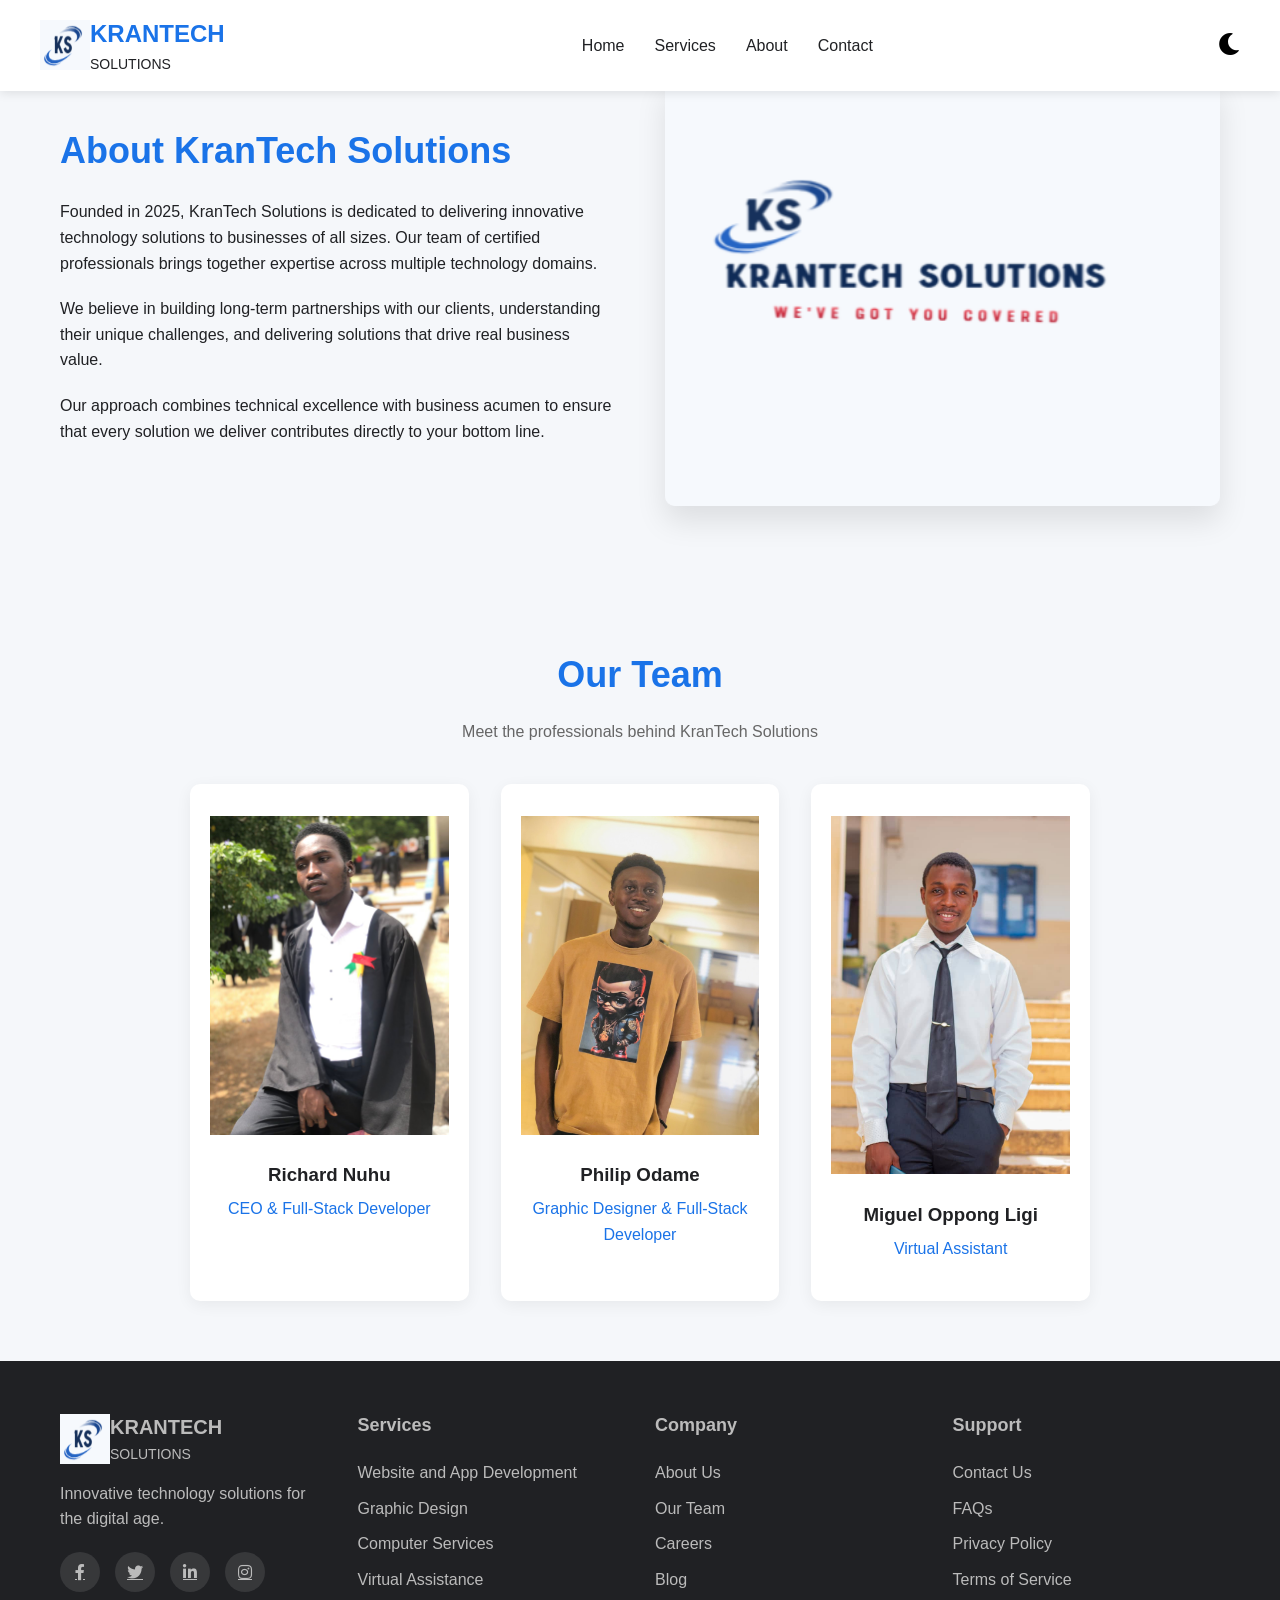
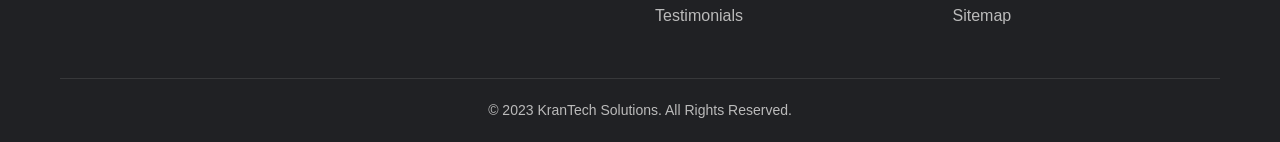
==== AboutUs.html @ 117744d3 "Initial project commit" ====
<!DOCTYPE html>
<html lang="en">
<head>
  <script>
    // Ensure dark mode is applied before CSS loads to prevent FOUC
    if (localStorage.getItem('krantech-dark-mode') === 'true') {
      document.documentElement.classList.add('dark-mode');
      try {
        document.body.classList.add('dark-mode');
      } catch(e) {}
    }
  </script>
  <meta charset="UTF-8" />
  <meta name="viewport" content="width=device-width, initial-scale=1.0" />
  <title>About Us - KranTech Solutions</title>
  <link rel="stylesheet" href="Assets/css/index.css" />
  <!-- Font Awesome CDN for icons -->
  <link rel="stylesheet" href="https://cdnjs.cloudflare.com/ajax/libs/font-awesome/5.15.4/css/all.min.css" crossorigin="anonymous" referrerpolicy="no-referrer" />
  <!-- Favicon -->
  <link rel="apple-touch-icon" sizes="180x180" href="Assets/Img/Favicon/apple-touch-icon.png">
  <link rel="icon" type="image/png" sizes="32x32" href="Assets/Img/Favicon/favicon-32x32.png">
  <link rel="icon" type="image/png" sizes="16x16" href="Assets/Img/Favicon/favicon-16x16.png">
  <link rel="manifest" href="/site.webmanifest"> 
</head>
<body>
  <header>
    <div class="container header-container">
      <div class="logo-container">
        <img src="Assets/Img/Logo/krantech solution logo(half).png" alt="KranTech Logo" class="logo-img" width="50" height="50" />
        <div class="logo-text">
          <h1>KRANTECH</h1>
          <span>SOLUTIONS</span>
        </div>
      </div>
      <nav id="nav">
        <ul>
          <li><a href="index.html">Home</a></li>
          <li><a href="index.html#services">Services</a></li>
          <li><a href="AboutUs.html">About</a></li>
          <li><a href="index.html#contact">Contact</a></li>
        </ul>
      </nav>
      <div class="mobile-menu" id="mobile-menu">
        <i class="fas fa-bars"></i>
      </div>
      <!-- Dark Mode Toggle Button -->
      <button id="darkModeToggle" aria-label="Toggle dark mode" style="background:none;border:none;cursor:pointer;font-size:22px;margin-left:18px;outline:none;">
        <i class="fas fa-moon"></i>
      </button>
    </div>
  </header>
  <section class="about" id="about">
    <div class="container">
      <div class="about-content">
        <div class="about-text">
          <h2>About KranTech Solutions</h2>
          <p>Founded in 2025, KranTech Solutions is dedicated to delivering innovative technology solutions to businesses of all sizes. Our team of certified professionals brings together expertise across multiple technology domains.</p>
          <p>We believe in building long-term partnerships with our clients, understanding their unique challenges, and delivering solutions that drive real business value.</p>
          <p>Our approach combines technical excellence with business acumen to ensure that every solution we deliver contributes directly to your bottom line.</p>
        </div>
        <!-- ...About image -->
         <div class="about-image">
          <img src="Assets/Img/krantech solution logo.png" alt="KranTech Solutions" style="width:100%;height:auto;border-radius:10px;box-shadow:0 4px 16px rgba(0,0,0,0.1);" />
        </div>
      </div>
    </div>
  </section>

  <!-- Our Team Section -->
  <section class="our-team" id="our-team" style="background:#f5f7fa;padding:60px 0;">
    <div class="container">
      <div class="section-title" style="text-align:center;margin-bottom:40px;">
        <h2>Our Team</h2>
        <p>Meet the professionals behind KranTech Solutions</p>
      </div>
      <div class="team-grid" style="display:grid;grid-template-columns:repeat(auto-fit,minmax(220px,1fr));gap:32px;max-width:900px;margin:0 auto;">
        <div class="team-member" style="background:white;padding:32px 20px;border-radius:10px;box-shadow:0 4px 16px rgba(0,0,0,0.06);text-align:center;">
          <img src="Assets/Img/Our Team/kuranchie.jpg" alt="Richard Nuhu" style="width: 100%; height: auto; object-fit: cover; margin-bottom: 18px;" />
          <h3 style="margin-bottom:6px;">Richard Nuhu</h3>
          <p style="color:var(--primary);font-weight:500;margin-bottom:8px;">CEO & Full-Stack Developer</p>
        </div>
        <div class="team-member" style="background:white;padding:32px 20px;border-radius:10px;box-shadow:0 4px 16px rgba(0,0,0,0.06);text-align:center;">
          <img src="Assets/Img/Our Team/Paa Kwesi.jpg" alt="Philip Odame" style="width: 100%; height: auto; object-fit: cover; margin-bottom: 18px;" />
          <h3 style="margin-bottom:6px;">Philip Odame</h3>
          <p style="color:var(--primary);font-weight:500;margin-bottom:8px;">Graphic Designer & Full-Stack Developer</p>
        </div>
        <div class="team-member" style="background:white;padding:32px 20px;border-radius:10px;box-shadow:0 4px 16px rgba(0,0,0,0.06);text-align:center;">
          <img src="Assets/Img/Our Team/Miguel.jpg" alt="Miguel Ligi Oppong" style="width: 100%; height: auto; object-fit: cover; margin-bottom: 18px;" />
          <h3 style="margin-bottom:6px;">Miguel Oppong Ligi</h3>
          <p style="color:var(--primary);font-weight:500;margin-bottom:8px;">Virtual Assistant</p>
        </div>
      </div>
    </div>
  </section>
  <!-- ...existing code... -->
        </div>
        
      </div>
    </div>
  </section>
  <footer>
    <div class="container">
      <div class="footer-container">
        <div class="footer-col">
          <div class="logo-container">
            <img src="Assets/Img/Logo/krantech solution logo(half).png" alt="KranTech Logo" class="logo-img" width="50" height="50" />
            <div class="logo-text">
              <h1 style="color: white; font-size: 20px">KRANTECH</h1>
              <span style="color: #bbb">SOLUTIONS</span>
            </div>
          </div>
          <p style="margin-top: 15px; color: #bbb">Innovative technology solutions for the digital age.</p>
          <div class="social-links" style="margin-top: 20px">
            <a href="#"><i class="fab fa-facebook-f"></i></a>
            <a href="#"><i class="fab fa-twitter"></i></a>
            <a href="#"><i class="fab fa-linkedin-in"></i></a>
            <a href="#"><i class="fab fa-instagram"></i></a>
          </div>
        </div>
        <div class="footer-col">
          <h3>Services</h3>
          <ul>
            <li><a href="Pages/Website and app.html">Website and App Development</a></li>
            <li><a href="Pages/Graphic Design.html">Graphic Design</a></li>
            <li><a href="Pages/Computer services.html">Computer Services</a></li>
            <li><a href="Pages/Virtual Assistance.html">Virtual Assistance</a></li>
          </ul>
        </div>
        <div class="footer-col">
          <h3>Company</h3>
          <ul>
            <li><a href="AboutUs.html">About Us</a></li>
            <li><a href="AboutUs.html">Our Team</a></li>
            <li><a href="#">Careers</a></li>
            <li><a href="#">Blog</a></li>
            <li><a href="#">Testimonials</a></li>
          </ul>
        </div>
        <div class="footer-col">
          <h3>Support</h3>
          <ul>
            <li><a href="#contact">Contact Us</a></li>
            <li><a href="#">FAQs</a></li>
            <li><a href="#">Privacy Policy</a></li>
            <li><a href="#">Terms of Service</a></li>
            <li><a href="#">Sitemap</a></li>
          </ul>
        </div>
      </div>
      <div class="copyright">
        <p>&copy; 2023 KranTech Solutions. All Rights Reserved.</p>
      </div>
    </div>
  </footer>
  <!-- Back to Top Button -->
  <button id="backToTop" style="display:none;position:fixed;bottom:30px;right:30px;z-index:999;background:var(--primary);color:#fff;border:none;border-radius:50%;width:50px;height:50px;font-size:24px;box-shadow:0 2px 8px rgba(0,0,0,0.2);cursor:pointer;">&#8679;</button>
  <script>
    // Back to Top Button logic
    const backToTop = document.getElementById('backToTop');
    window.addEventListener('scroll', function() {
      if (window.scrollY > 300) {
        backToTop.style.display = 'block';
      } else {
        backToTop.style.display = 'none';
      }
    });
    backToTop.addEventListener('click', function() {
      window.scrollTo({ top: 0, behavior: 'smooth' });
    });
  </script>
  <script src="Assets/js/AboutUs.js"></script>
   
  </script>
</body>
</html>
---- Assets/css/index.css ----
/* Responsive header and logo for all screens */
@media (max-width: 900px) {
    .header-container {
        padding: 10px 8px;
        min-height: 48px;
    }
    .logo-img {
        width: 36px !important;
        height: 36px !important;
    }
    .logo-text h1 {
        font-size: 18px !important;
    }
}

@media (max-width: 768px) {
    .header-container {
        padding: 8px 4px;
        min-height: 40px;
    }
    nav {
        position: fixed;
        top: 0;
        right: -260px;
        width: 240px;
        height: 100vh;
        background-color: var(--bg);
        flex-direction: column;
        align-items: flex-start;
        justify-content: flex-start;
        transition: right 0.3s;
        z-index: 200;
        box-shadow: -2px 0 16px rgba(0,0,0,0.08);
        padding-top: 56px;
    }
    nav.active {
        right: 0;
    }
    nav ul {
        flex-direction: column;
        align-items: flex-start;
        width: 100%;
        padding-left: 0;
    }
    nav ul li {
        margin: 0;
        width: 100%;
    }
    nav ul li a {
        display: block;
        width: 100%;
        padding: 16px 24px;
        border-bottom: 1px solid #eee;
        color: var(--dark);
        font-size: 16px;
    }
    .mobile-menu {
        display: block;
        z-index: 300;
    }
    .logo-img {
        width: 28px !important;
        height: 28px !important;
    }
    .logo-text h1 {
        font-size: 15px !important;
    }
    .hero h2 {
        font-size: 24px;
    }
    .hero p {
        font-size: 14px;
    }
    .about-content,
    .contact-container {
        grid-template-columns: 1fr;
    }
    .about-image {
        order: -1;
    }
    /* Overlay for nav drawer */
    .nav-overlay {
        display: none;
        position: fixed;
        top: 0;
        left: 0;
        width: 100vw;
        height: 100vh;
        background: rgba(0,0,0,0.18);
        z-index: 199;
        transition: opacity 0.3s;
    }
    .nav-overlay.active {
        display: block;
    }
}

@media (max-width: 480px) {
    .header-container {
        padding: 4px 2px;
        min-height: 32px;
    }
    .logo-img {
        width: 20px !important;
        height: 20px !important;
    }
    .logo-text h1 {
        font-size: 12px !important;
    }
    nav {
        top: 36px;
        height: calc(100vh - 36px);
    }
}
.team-member img {
    border: none;
    background: none;
    box-shadow: none;
    border-radius: 0;
    transition: none;
}
body.dark-mode .team-member img, html.dark-mode .team-member img {
    border: none;
    background: none;
    box-shadow: none;
}
/* Fade-in animation for sections */
.fade-in-section {
    opacity: 1 !important;
    transform: none !important;
    transition: opacity 1s cubic-bezier(0.4,0,0.2,1), transform 1s cubic-bezier(0.4,0,0.2,1);
}
.testimonials, .counters {
    opacity: 0;
    transform: translateY(40px);
    transition: opacity 1s cubic-bezier(0.4,0,0.2,1), transform 1s cubic-bezier(0.4,0,0.2,1);
}
/* CSS Variables and Base Styles */
:root {
    --primary: #1a73e8;
    --secondary: #f4b400;
    --dark: #202124;
    --light: #f8f9fa;
    --bg: #ffffff;
    --text: var(--dark);
    --card-bg: #fff;
    --section-bg: #f5f7fa;
    --footer-bg: #202124;
    --footer-text: #bbb;
}

body.dark-mode, html.dark-mode {
    --bg: #181a1b;
    --text: #f8f9fa;
    --card-bg: #23272b;
    --section-bg: #23272b;
    --footer-bg: #111213;
    --footer-text: #888;
}

* {
    margin: 0;
    padding: 0;
    box-sizing: border-box;
    animation: fadeIn 2s ease-out; /* Fade-in for all elements */
}

body {
    font-family: 'Poppins', sans-serif;
    line-height: 1.6;
    color: var(--text);
    background-color: var(--bg);
    transition: background 0.3s, color 0.3s;
}


.container {
    width: 100%;
    max-width: 1200px;
    margin: 0 auto;
    padding: 0 20px;
}

/* Header Styles */
header {
    background-color: var(--bg);
    box-shadow: 0 2px 10px rgba(0,0,0,0.1);
    position: fixed;
    width: 100%;
    z-index: 100;
    transition: background 0.3s, height 0.3s, padding 0.3s;
}

header.shrink {
    padding-top: 0 !important;
    padding-bottom: 0 !important;
}

.header-container {
    transition: padding 0.3s, min-height 0.3s;
}
header.shrink .header-container {
    padding-top: 4px !important;
    padding-bottom: 4px !important;
    min-height: 40px;
}
header.shrink .logo-img {
    width: 32px !important;
    height: 32px !important;
}
header.shrink .logo-text h1 {
    font-size: 18px !important;
}

.header-container {
    display: flex;
    justify-content: space-between;
    align-items: center;
    padding: 15px 0;
}

.logo-container {
    display: flex;
    align-items: center;
}

.logo-svg {
    height: 50px;
    margin-right: 10px;
}

.logo-text h1 {
    color: var(--primary);
    font-size: 24px;
    font-weight: 700;
}


/* Dark mode for section backgrounds and cards */
 .services, .about, .testimonials, .counters, .contact, .why-choose-us, .testimonials-fluid, .our-team {
    background: var(--section-bg) !important;
    color: var(--text);
    transition: background 0.3s, color 0.3s;
}
.service-card, .testimonial-card, .counter-box, .contact-form form, .why-card, .testimonial-slide, .team-member {
    background: var(--card-bg) !important;
    color: var(--text);
    transition: background 0.3s, color 0.3s;
}
.about-image svg rect {
    fill: var(--card-bg);
}
.about-image svg text {
    fill: var(--text);
}
/* Why Choose Us icon color in dark mode */
body.dark-mode .why-icon, html.dark-mode .why-icon {
    color: var(--secondary) !important;
}
/* Nav links dark mode */
body.dark-mode nav ul li a, html.dark-mode nav ul li a {
    color: #fff !important;
}
body.dark-mode nav ul li a:hover, html.dark-mode nav ul li a:hover {
    color: var(--secondary) !important;
}
/* Footer dark mode */
footer, html.dark-mode footer {
    background: var(--footer-bg) !important;
    color: var(--footer-text) !important;
    transition: background 0.3s, color 0.3s;
}
footer h1, footer h3, footer span, footer p, footer ul li a, html.dark-mode footer h1, html.dark-mode footer h3, html.dark-mode footer span, html-dark-mode footer p, html.dark-mode footer ul li a {
    color: var(--footer-text) !important;
}
.social-links a, html.dark-mode .social-links a {
    color: var(--footer-text) !important;
}
/* Button dark mode */
.btn, .btn.btn-secondary, html.dark-mode .btn, html.dark-mode .btn.btn-secondary {
    color: #fff !important;
}
.btn, html.dark-mode .btn {
    background: var(--primary) !important;
}
.btn.btn-secondary, html.dark-mode .btn.btn-secondary {
    background: var(--secondary) !important;
}
/* Banner slider dark mode */
.banner-slider-bg, html.dark-mode .banner-slider-bg {
    background: var(--bg) !important;
}
/* Back to top button dark mode */
#backToTop, html.dark-mode #backToTop {
    background: var(--primary) !important;
    color: #fff !important;
}
        
        .logo-text span {
            color: var(--dark);
            font-size: 14px;
            font-weight: 400;
            display: block;
        }
        
        nav ul {
            display: flex;
            list-style: none;
        }
        
        nav ul li {
            margin-left: 30px;
        }
        
        nav ul li a {
            text-decoration: none;
            color: var(--dark);
            font-weight: 500;
            transition: color 0.3s;
        }
        
        nav ul li a:hover {
            color: var(--primary);
        }
        
        .mobile-menu {
            display: none;
            font-size: 24px;
            cursor: pointer;
        }
        

        
        .btn {
            display: inline-block;
            background-color: var(--primary);
            color: white;
            padding: 12px 30px;
            border-radius: 4px;
            text-decoration: none;
            font-weight: 500;
            transition: background-color 0.3s;
        }
        
        .btn:hover {
            background-color: #0d5bba;
        }
        
        .btn-secondary {
            background-color: var(--secondary);
            margin-left: 15px;
        }
        
        .btn-secondary:hover {
            background-color: #d69e00;
        }
        
        /* Services Section */
        .services {
            padding: 80px 0;
        }
        
        .section-title {
            text-align: center;
            margin-bottom: 50px;
        }
        
        .section-title h2 {
            font-size: 36px;
            color: var(--primary);
            margin-bottom: 15px;
        }
        
        .section-title p {
            color: #666;
            max-width: 700px;
            margin: 0 auto;
        }
        
        .services-grid {
            display: grid;
            grid-template-columns: repeat(auto-fit, minmax(300px, 1fr));
            gap: 30px;
        }
        
        .service-card {
            background-color: white;
            border-radius: 8px;
            overflow: hidden;
            box-shadow: 0 5px 15px rgba(0,0,0,0.05);
            transition: transform 0.3s, box-shadow 0.3s;
        }
        
        .service-card:hover {
            transform: translateY(-10px);
            box-shadow: 0 15px 30px rgba(0,0,0,0.1);
        }
        
        .service-icon {
            height: 80px;
            width: 80px;
            margin: 30px auto 20px;
            background-color: rgba(26, 115, 232, 0.1);
            border-radius: 50%;
            display: flex;
            align-items: center;
            justify-content: center;
            color: var(--primary);
            font-size: 32px;
        }
        
        .service-content {
            padding: 0 25px 30px;
            text-align: center;
        }
        
        .service-content h3 {
            margin-bottom: 15px;
            color: var(--primary);
        }
        
        /* About Section */
        .about {
            padding: 80px 0;
            background-color: #f5f7fa;
        }
        
        .about-content {
            display: grid;
            grid-template-columns: 1fr 1fr;
            gap: 50px;
            align-items: center;
        }
        
        .about-text h2 {
            font-size: 36px;
            color: var(--primary);
            margin-bottom: 20px;
        }
        
        .about-text p {
            margin-bottom: 20px;
        }
        
        .about-image {
            position: relative;
            border-radius: 8px;
            overflow: hidden;
            box-shadow: 0 15px 30px rgba(0,0,0,0.1);
        }
        
        .about-image img {
            width: 100%;
            height: auto;
            display: block;
        }
        
        /* Contact Section */
        .contact {
            padding: 80px 0;
        }
        
        .contact-container {
            display: grid;
            grid-template-columns: 1fr 1fr;
            gap: 50px;
        }
        
        .contact-info h3 {
            font-size: 24px;
            color: var(--primary);
            margin-bottom: 20px;
        }
        
        .contact-info p {
            margin-bottom: 30px;
        }
        
        .contact-details div {
            display: flex;
            align-items: center;
            margin-bottom: 15px;
        }
        
        .contact-details i {
            margin-right: 15px;
            color: var(--primary);
            font-size: 20px;
        }
        
        .contact-form input,
        .contact-form textarea {
            width: 100%;
            padding: 12px 15px;
            margin-bottom: 20px;
            border: 1px solid #ddd;
            border-radius: 4px;
            font-family: 'Poppins', sans-serif;
        }
        
        .contact-form textarea {
            height: 150px;
            resize: vertical;
        }
        
        /* Footer */
        footer {
            background-color: var(--dark);
            color: white;
            padding: 50px 0 20px;
        }
        
        .footer-container {
            display: grid;
            grid-template-columns: repeat(auto-fit, minmax(200px, 1fr));
            gap: 30px;
            margin-bottom: 40px;
        }
        
        .footer-col h3 {
            color: var(--secondary);
            margin-bottom: 20px;
            font-size: 18px;
        }
        
        .footer-col ul {
            list-style: none;
        }
        
        .footer-col ul li {
            margin-bottom: 10px;
        }
        
        .footer-col ul li a {
            color: #bbb;
            text-decoration: none;
            transition: color 0.3s;
        }
        
        .footer-col ul li a:hover {
            color: white;
        }
        
        .social-links {
            display: flex;
            gap: 15px;
        }
        
        .social-links a {
            color: white;
            background-color: rgba(255,255,255,0.1);
            width: 40px;
            height: 40px;
            border-radius: 50%;
            display: flex;
            align-items: center;
            justify-content: center;
            transition: background-color 0.3s;
        }
        
        .social-links a:hover {
            background-color: var(--primary);
        }
        
        .copyright {
            text-align: center;
            padding-top: 20px;
            border-top: 1px solid rgba(255,255,255,0.1);
            color: #bbb;
            font-size: 14px;
        }
        
        /* Responsive Styles */
        @media (max-width: 768px) {
            .header-container {
                padding: 15px;
            }
            
            nav {
                position: fixed;
                top: 80px;
                left: -100%;
                width: 100%;
                height: calc(100vh - 80px);
                background-color: white;
                flex-direction: column;
                align-items: center;
                justify-content: center;
                transition: left 0.3s;
            }
            
            nav.active {
                left: 0;
            }
            
            nav ul {
                flex-direction: column;
                align-items: center;
            }
            
            nav ul li {
                margin: 15px 0;
            }
            
            .mobile-menu {
                display: block;
            }
            
            .hero h2 {
                font-size: 32px;
            }
            
            .hero p {
                font-size: 16px;
            }
            
            .about-content,
            .contact-container {
                grid-template-columns: 1fr;
            }
            
            .about-image {
                order: -1;
            }
        }
        /* Keyframe Animations */
@keyframes fadeIn {
  0% {
    opacity: 0;
  }
  100% {
    opacity: 1;
  }
}

@keyframes fadeInUp {
  0% {
    opacity: 0;
    transform: translateY(20px);
  }
  100% {
    opacity: 1;
    transform: translateY(0);
  }
}

@keyframes slideIn {
  0% {
    transform: translateX(-100%);
  }
  100% {
    transform: translateX(0);
  }
}

@keyframes bounce {
  0%, 100% {
    transform: translateY(0);
  }
  50% {
    transform: translateY(-10px);
  }
}



    

/* Hero Section (Banner Slider) */
.hero {
  position: relative;
  overflow: hidden;
  min-height: 500px;
  display: flex;
  align-items: center;
  justify-content: center;
}
.banner-slider-bg {
  position: absolute;
  top: 0;
  left: 0;
  width: 100%;
  height: 100%;
  z-index: 1;
  display: flex;
  flex-direction: column;
  align-items: stretch;
  justify-content: center;
  pointer-events: none;
}
.banner-slider {
  width: 100vw;
  height: 100%;
  display: flex;
  justify-content: center;
  align-items: center;
  position: absolute;
  top: 0;
  left: 0;
  z-index: 1;
}
.banner {
  width: 100vw;
  height: 100%;
  display: none;
  justify-content: center;
  align-items: center;
}
.banner.active {
  display: flex;
}
.banner img {
  width: 100vw;
  height: 100%;
  object-fit: cover;
  opacity: 0.22;
  filter: blur(1.0px);
  pointer-events: none;
  user-select: none;
}
.banner-controls {
  position: absolute;
  top: 50%;
  left: 0;
  width: 100vw;
  z-index: 2;
  display: flex;
  justify-content: space-between;
  align-items: center;
  pointer-events: auto;
  padding: 0 30px;
}
.banner-controls button {
  background: rgba(26,115,232,0.7);
  color: #fff;
  border: none;
  border-radius: 50%;
  width: 44px;
  height: 44px;
  font-size: 28px;
  cursor: pointer;
  transition: background 0.2s;
  box-shadow: 0 2px 8px rgba(0,0,0,0.15);
}
.banner-controls button:hover {
  background: var(--primary);
}
.hero-content {
  position: relative;
  z-index: 3;
  text-align: center;
  margin: 0 auto;
  max-width: 700px;
}
@media (max-width: 900px) {
  .banner-slider, .banner, .banner img {
    height: 320px;
    max-height: 320px;
  }
  .hero {
    min-height: 320px;
  }
}
@media (max-width: 600px) {
  .banner-slider, .banner, .banner img {
    height: 180px;
    max-height: 180px;
  }
  .hero {
    min-height: 180px;
  }
}
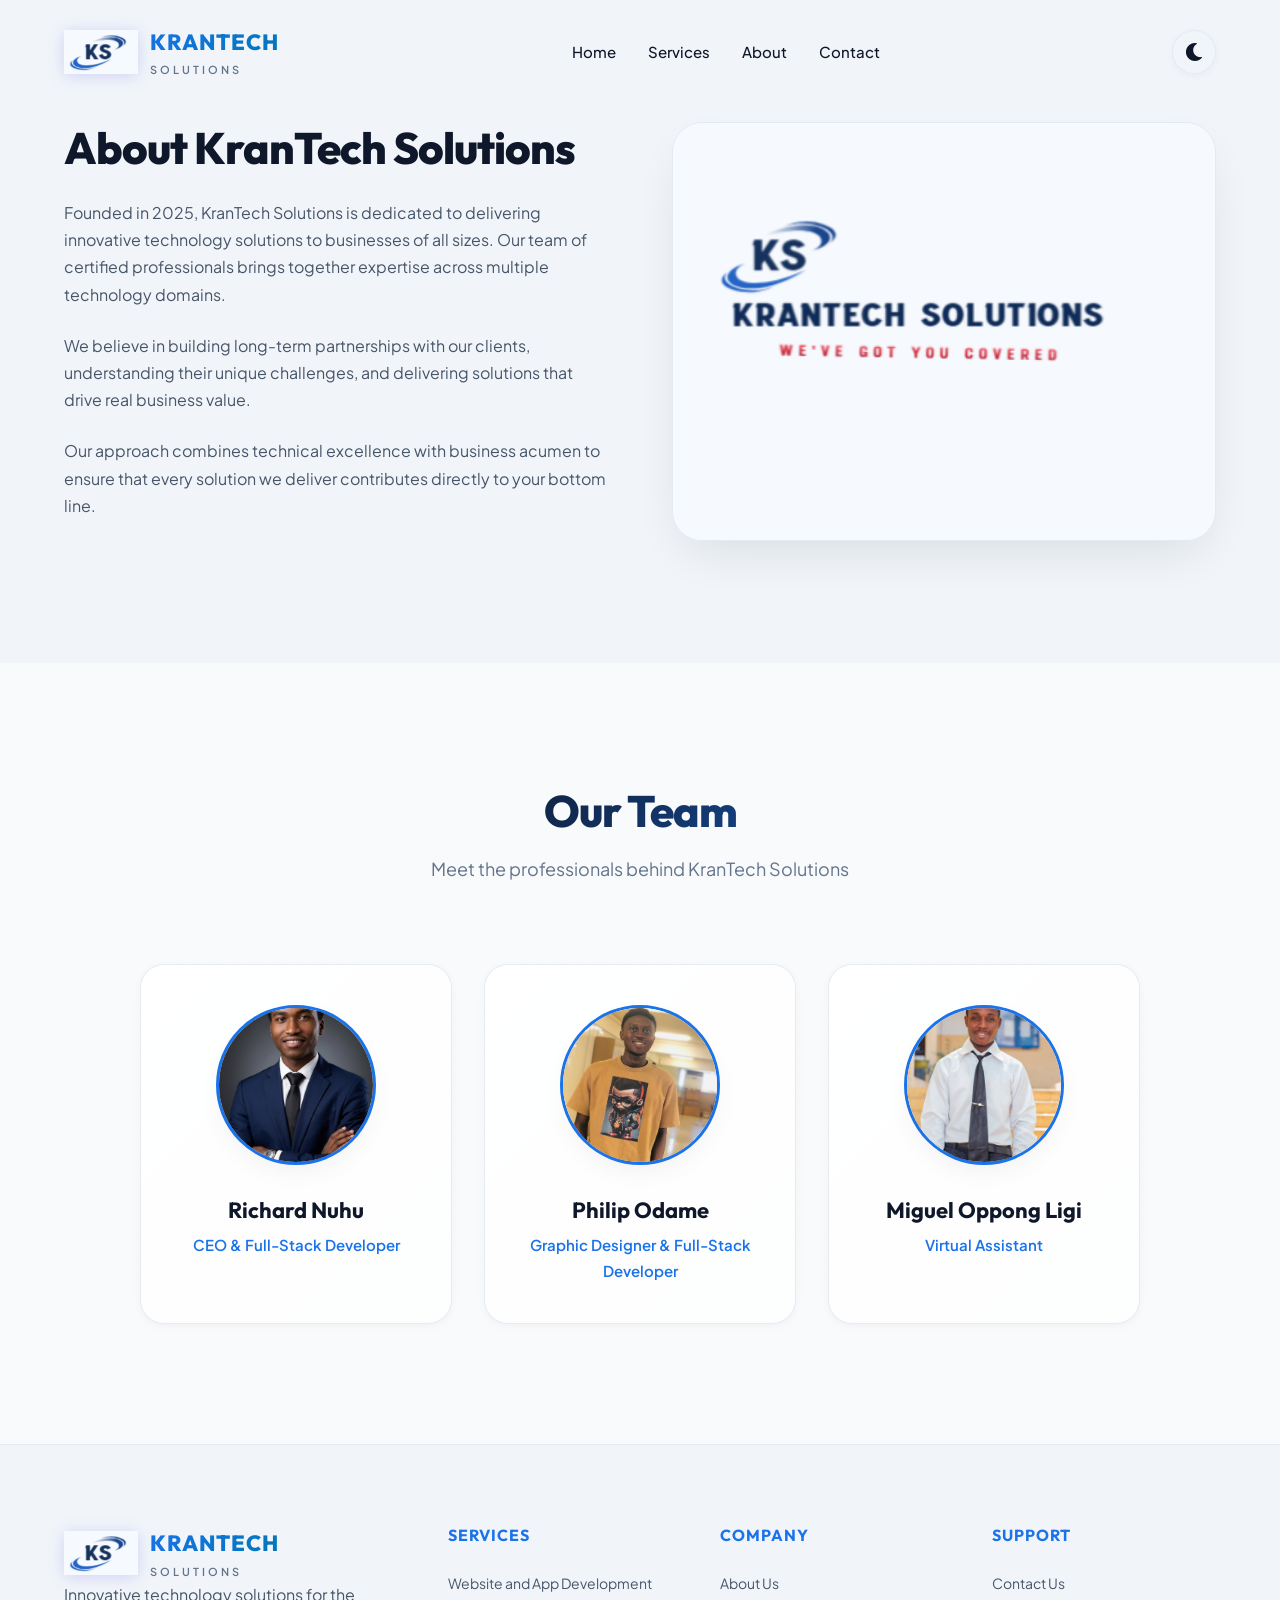
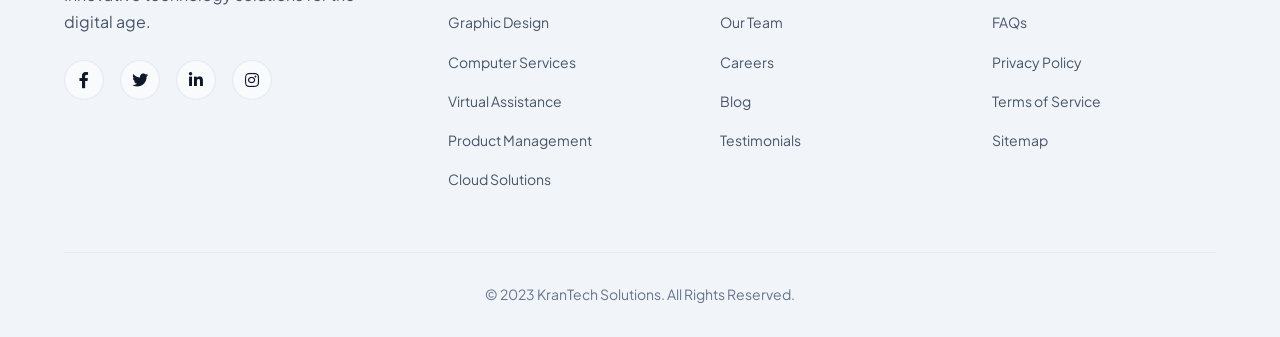
==== commit a127d608: "refactor: resolve all linter warnings, accessibility issues, and inline styles globally" ====
--- a/AboutUs.html
+++ b/AboutUs.html
@@ -1,6 +1,9 @@
 <!DOCTYPE html>
 <html lang="en">
 <head>
+  <meta charset="UTF-8" />
+  <meta name="viewport" content="width=device-width, initial-scale=1.0" />
+  <title>About Us | KranTech Solutions</title>
   <script>
     // Ensure dark mode is applied before CSS loads to prevent FOUC
     if (localStorage.getItem('krantech-dark-mode') === 'true') {
@@ -10,9 +13,8 @@
       } catch(e) {}
     }
   </script>
-  <meta charset="UTF-8" />
-  <meta name="viewport" content="width=device-width, initial-scale=1.0" />
-  <title>About Us - KranTech Solutions</title>
+  <meta name="description" content="Learn about KranTech Solutions. Founded in 2025, our team of certified professionals delivers state-of-the-art IT services and technologies in Ghana." />
+  <meta name="keywords" content="About KranTech, IT Consulting Ghana, Technology Solutions, Software Developers Ghana" />
   <link rel="stylesheet" href="Assets/css/index.css" />
   <!-- Font Awesome CDN for icons -->
   <link rel="stylesheet" href="https://cdnjs.cloudflare.com/ajax/libs/font-awesome/5.15.4/css/all.min.css" crossorigin="anonymous" referrerpolicy="no-referrer" />
@@ -28,7 +30,7 @@
       <div class="logo-container">
         <img src="Assets/Img/Logo/krantech solution logo(half).png" alt="KranTech Logo" class="logo-img" width="50" height="50" />
         <div class="logo-text">
-          <h1>KRANTECH</h1>
+          <span class="logo-title">KRANTECH</span>
           <span>SOLUTIONS</span>
         </div>
       </div>
@@ -44,7 +46,7 @@
         <i class="fas fa-bars"></i>
       </div>
       <!-- Dark Mode Toggle Button -->
-      <button id="darkModeToggle" aria-label="Toggle dark mode" style="background:none;border:none;cursor:pointer;font-size:22px;margin-left:18px;outline:none;">
+      <button id="darkModeToggle" aria-label="Toggle dark mode">
         <i class="fas fa-moon"></i>
       </button>
     </div>
@@ -58,43 +60,36 @@
           <p>We believe in building long-term partnerships with our clients, understanding their unique challenges, and delivering solutions that drive real business value.</p>
           <p>Our approach combines technical excellence with business acumen to ensure that every solution we deliver contributes directly to your bottom line.</p>
         </div>
-        <!-- ...About image -->
          <div class="about-image">
-          <img src="Assets/Img/krantech solution logo.png" alt="KranTech Solutions" style="width:100%;height:auto;border-radius:10px;box-shadow:0 4px 16px rgba(0,0,0,0.1);" />
+          <img src="Assets/Img/krantech solution logo.png" alt="KranTech Solutions" />
         </div>
       </div>
     </div>
   </section>
 
   <!-- Our Team Section -->
-  <section class="our-team" id="our-team" style="background:#f5f7fa;padding:60px 0;">
+  <section class="our-team" id="our-team">
     <div class="container">
-      <div class="section-title" style="text-align:center;margin-bottom:40px;">
+      <div class="section-title">
         <h2>Our Team</h2>
         <p>Meet the professionals behind KranTech Solutions</p>
       </div>
-      <div class="team-grid" style="display:grid;grid-template-columns:repeat(auto-fit,minmax(220px,1fr));gap:32px;max-width:900px;margin:0 auto;">
-        <div class="team-member" style="background:white;padding:32px 20px;border-radius:10px;box-shadow:0 4px 16px rgba(0,0,0,0.06);text-align:center;">
-          <img src="Assets/Img/Our Team/kuranchie.jpg" alt="Richard Nuhu" style="width: 100%; height: auto; object-fit: cover; margin-bottom: 18px;" />
-          <h3 style="margin-bottom:6px;">Richard Nuhu</h3>
-          <p style="color:var(--primary);font-weight:500;margin-bottom:8px;">CEO & Full-Stack Developer</p>
+      <div class="team-grid">
+        <div class="team-member">
+          <img src="Assets/Img/Our Team/kuranchie.jpg" alt="Richard Nuhu" />
+          <h3>Richard Nuhu</h3>
+          <p>CEO & Full-Stack Developer</p>
         </div>
-        <div class="team-member" style="background:white;padding:32px 20px;border-radius:10px;box-shadow:0 4px 16px rgba(0,0,0,0.06);text-align:center;">
-          <img src="Assets/Img/Our Team/Paa Kwesi.jpg" alt="Philip Odame" style="width: 100%; height: auto; object-fit: cover; margin-bottom: 18px;" />
-          <h3 style="margin-bottom:6px;">Philip Odame</h3>
-          <p style="color:var(--primary);font-weight:500;margin-bottom:8px;">Graphic Designer & Full-Stack Developer</p>
+        <div class="team-member">
+          <img src="Assets/Img/Our Team/Paa Kwesi.jpg" alt="Philip Odame" />
+          <h3>Philip Odame</h3>
+          <p>Graphic Designer & Full-Stack Developer</p>
         </div>
-        <div class="team-member" style="background:white;padding:32px 20px;border-radius:10px;box-shadow:0 4px 16px rgba(0,0,0,0.06);text-align:center;">
-          <img src="Assets/Img/Our Team/Miguel.jpg" alt="Miguel Ligi Oppong" style="width: 100%; height: auto; object-fit: cover; margin-bottom: 18px;" />
-          <h3 style="margin-bottom:6px;">Miguel Oppong Ligi</h3>
-          <p style="color:var(--primary);font-weight:500;margin-bottom:8px;">Virtual Assistant</p>
+        <div class="team-member">
+          <img src="Assets/Img/Our Team/Miguel.jpg" alt="Miguel Oppong Ligi" />
+          <h3>Miguel Oppong Ligi</h3>
+          <p>Virtual Assistant</p>
         </div>
-      </div>
-    </div>
-  </section>
-  <!-- ...existing code... -->
-        </div>
-        
       </div>
     </div>
   </section>
@@ -105,16 +100,16 @@
           <div class="logo-container">
             <img src="Assets/Img/Logo/krantech solution logo(half).png" alt="KranTech Logo" class="logo-img" width="50" height="50" />
             <div class="logo-text">
-              <h1 style="color: white; font-size: 20px">KRANTECH</h1>
-              <span style="color: #bbb">SOLUTIONS</span>
+              <span class="logo-title">KRANTECH</span>
+              <span>SOLUTIONS</span>
             </div>
           </div>
-          <p style="margin-top: 15px; color: #bbb">Innovative technology solutions for the digital age.</p>
-          <div class="social-links" style="margin-top: 20px">
-            <a href="#"><i class="fab fa-facebook-f"></i></a>
-            <a href="#"><i class="fab fa-twitter"></i></a>
-            <a href="#"><i class="fab fa-linkedin-in"></i></a>
-            <a href="#"><i class="fab fa-instagram"></i></a>
+          <p>Innovative technology solutions for the digital age.</p>
+          <div class="social-links">
+            <a href="#" aria-label="Facebook"><i class="fab fa-facebook-f"></i></a>
+            <a href="#" aria-label="Twitter"><i class="fab fa-twitter"></i></a>
+            <a href="#" aria-label="LinkedIn"><i class="fab fa-linkedin-in"></i></a>
+            <a href="#" aria-label="Instagram"><i class="fab fa-instagram"></i></a>
           </div>
         </div>
         <div class="footer-col">
@@ -124,6 +119,8 @@
             <li><a href="Pages/Graphic Design.html">Graphic Design</a></li>
             <li><a href="Pages/Computer services.html">Computer Services</a></li>
             <li><a href="Pages/Virtual Assistance.html">Virtual Assistance</a></li>
+            <li><a href="Pages/Product Management.html">Product Management</a></li>
+            <li><a href="Pages/Cloud Solutions.html">Cloud Solutions</a></li>
           </ul>
         </div>
         <div class="footer-col">
@@ -153,7 +150,7 @@
     </div>
   </footer>
   <!-- Back to Top Button -->
-  <button id="backToTop" style="display:none;position:fixed;bottom:30px;right:30px;z-index:999;background:var(--primary);color:#fff;border:none;border-radius:50%;width:50px;height:50px;font-size:24px;box-shadow:0 2px 8px rgba(0,0,0,0.2);cursor:pointer;">&#8679;</button>
+  <button id="backToTop" aria-label="Back to top">&#8679;</button>
   <script>
     // Back to Top Button logic
     const backToTop = document.getElementById('backToTop');
@@ -168,8 +165,6 @@
       window.scrollTo({ top: 0, behavior: 'smooth' });
     });
   </script>
-  <script src="Assets/js/AboutUs.js"></script>
-   
-  </script>
+  <script src="Assets/js/index.js"></script>
 </body>
 </html>
--- a/Assets/css/index.css
+++ b/Assets/css/index.css
@@ -1,774 +1,1257 @@
-/* Responsive header and logo for all screens */
-@media (max-width: 900px) {
-    .header-container {
-        padding: 10px 8px;
-        min-height: 48px;
-    }
-    .logo-img {
-        width: 36px !important;
-        height: 36px !important;
-    }
-    .logo-text h1 {
-        font-size: 18px !important;
-    }
-}
-
-@media (max-width: 768px) {
-    .header-container {
-        padding: 8px 4px;
-        min-height: 40px;
-    }
-    nav {
-        position: fixed;
-        top: 0;
-        right: -260px;
-        width: 240px;
-        height: 100vh;
-        background-color: var(--bg);
-        flex-direction: column;
-        align-items: flex-start;
-        justify-content: flex-start;
-        transition: right 0.3s;
-        z-index: 200;
-        box-shadow: -2px 0 16px rgba(0,0,0,0.08);
-        padding-top: 56px;
-    }
-    nav.active {
-        right: 0;
-    }
-    nav ul {
-        flex-direction: column;
-        align-items: flex-start;
-        width: 100%;
-        padding-left: 0;
-    }
-    nav ul li {
-        margin: 0;
-        width: 100%;
-    }
-    nav ul li a {
-        display: block;
-        width: 100%;
-        padding: 16px 24px;
-        border-bottom: 1px solid #eee;
-        color: var(--dark);
-        font-size: 16px;
-    }
-    .mobile-menu {
-        display: block;
-        z-index: 300;
-    }
-    .logo-img {
-        width: 28px !important;
-        height: 28px !important;
-    }
-    .logo-text h1 {
-        font-size: 15px !important;
-    }
-    .hero h2 {
-        font-size: 24px;
-    }
-    .hero p {
-        font-size: 14px;
-    }
-    .about-content,
-    .contact-container {
-        grid-template-columns: 1fr;
-    }
-    .about-image {
-        order: -1;
-    }
-    /* Overlay for nav drawer */
-    .nav-overlay {
-        display: none;
-        position: fixed;
-        top: 0;
-        left: 0;
-        width: 100vw;
-        height: 100vh;
-        background: rgba(0,0,0,0.18);
-        z-index: 199;
-        transition: opacity 0.3s;
-    }
-    .nav-overlay.active {
-        display: block;
-    }
-}
-
-@media (max-width: 480px) {
-    .header-container {
-        padding: 4px 2px;
-        min-height: 32px;
-    }
-    .logo-img {
-        width: 20px !important;
-        height: 20px !important;
-    }
-    .logo-text h1 {
-        font-size: 12px !important;
-    }
-    nav {
-        top: 36px;
-        height: calc(100vh - 36px);
-    }
-}
-.team-member img {
-    border: none;
-    background: none;
-    box-shadow: none;
-    border-radius: 0;
-    transition: none;
-}
-body.dark-mode .team-member img, html.dark-mode .team-member img {
-    border: none;
-    background: none;
-    box-shadow: none;
-}
-/* Fade-in animation for sections */
-.fade-in-section {
-    opacity: 1 !important;
-    transform: none !important;
-    transition: opacity 1s cubic-bezier(0.4,0,0.2,1), transform 1s cubic-bezier(0.4,0,0.2,1);
-}
-.testimonials, .counters {
-    opacity: 0;
-    transform: translateY(40px);
-    transition: opacity 1s cubic-bezier(0.4,0,0.2,1), transform 1s cubic-bezier(0.4,0,0.2,1);
-}
-/* CSS Variables and Base Styles */
+/* 
+ * KranTech Solutions - Ultra-Premium Modern Design System
+ * Curated HSL Color Tokens, Glassmorphism, Advanced Typography & Layouts
+ */
+
+@import url('https://fonts.googleapis.com/css2?family=Outfit:wght@300;400;500;600;700;800&family=Plus+Jakarta+Sans:wght@300;400;500;600;700;800&display=swap');
+
+/* --- 1. DESIGN TOKENS & VARIABLES --- */
 :root {
-    --primary: #1a73e8;
-    --secondary: #f4b400;
-    --dark: #202124;
-    --light: #f8f9fa;
-    --bg: #ffffff;
-    --text: var(--dark);
-    --card-bg: #fff;
-    --section-bg: #f5f7fa;
-    --footer-bg: #202124;
-    --footer-text: #bbb;
-}
-
+    /* Fonts */
+    --font-heading: 'Outfit', sans-serif;
+    --font-body: 'Plus Jakarta Sans', sans-serif;
+
+    /* Light Theme (Porcelain Canvas with Royal Blue / Gold Accents from Logo) */
+    --bg-primary: #f8fafc;
+    --bg-secondary: #f1f5f9;
+    --bg-card: rgba(255, 255, 255, 0.75);
+    
+    --text-primary: #0f172a;
+    --text-secondary: #475569;
+    --text-muted: #64748b;
+    
+    --color-primary: #1a73e8;      /* Royal/Cobalt Blue (from Logo) */
+    --color-secondary: #f4b400;    /* Gold/Yellow (from Logo) */
+    --color-accent: #0077b6;       /* Deep Ocean Blue */
+    --color-success: #10b981;
+    
+    --border-color: rgba(226, 232, 240, 0.8);
+    --border-glow: rgba(26, 115, 232, 0.15);
+    --glass-bg: rgba(255, 255, 255, 0.45);
+    --glass-border: rgba(255, 255, 255, 0.6);
+    
+    --shadow-sm: 0 2px 8px rgba(15, 23, 42, 0.04);
+    --shadow-md: 0 10px 30px -10px rgba(15, 23, 42, 0.08);
+    --shadow-lg: 0 20px 50px -15px rgba(15, 23, 42, 0.12);
+    --shadow-glow: 0 0 25px rgba(26, 115, 232, 0.15);
+
+    --gradient-hero: linear-gradient(135deg, #1a73e8 0%, #0077b6 50%, #f4b400 100%);
+    --gradient-card: linear-gradient(135deg, rgba(255, 255, 255, 0.9) 0%, rgba(255, 255, 255, 0.7) 100%);
+    --gradient-glow: linear-gradient(135deg, rgba(26, 115, 232, 0.1) 0%, rgba(244, 180, 0, 0.1) 100%);
+    
+    --transition-smooth: all 0.4s cubic-bezier(0.16, 1, 0.3, 1);
+    --transition-bounce: all 0.6s cubic-bezier(0.34, 1.56, 0.64, 1);
+}
+
+/* Dark Theme (Immersive Space Palette with Royal Blue & Gold Contrast) */
 body.dark-mode, html.dark-mode {
-    --bg: #181a1b;
-    --text: #f8f9fa;
-    --card-bg: #23272b;
-    --section-bg: #23272b;
-    --footer-bg: #111213;
-    --footer-text: #888;
-}
-
+    --bg-primary: #080b11;
+    --bg-secondary: #0f131a;
+    --bg-card: rgba(15, 19, 26, 0.6);
+
+    --text-primary: #f8fafc;
+    --text-secondary: #94a3b8;
+    --text-muted: #64748b;
+
+    --color-primary: #3b82f6;      /* Vibrant Logo Blue */
+    --color-secondary: #fbbf24;    /* Vibrant Logo Gold */
+    --color-accent: #00b0ff;       /* Electric Sky Blue */
+
+    --border-color: rgba(255, 255, 255, 0.05);
+    --border-glow: rgba(59, 130, 246, 0.25);
+    --glass-bg: rgba(15, 19, 26, 0.5);
+    --glass-border: rgba(255, 255, 255, 0.07);
+
+    --shadow-sm: 0 2px 8px rgba(0, 0, 0, 0.2);
+    --shadow-md: 0 10px 40px -10px rgba(0, 0, 0, 0.5);
+    --shadow-lg: 0 25px 60px -15px rgba(0, 0, 0, 0.7);
+    --shadow-glow: 0 0 35px rgba(59, 130, 246, 0.2);
+
+    --gradient-hero: linear-gradient(135deg, #1e3a8a 0%, #0f172a 50%, #020617 100%);
+    --gradient-card: linear-gradient(135deg, rgba(15, 19, 26, 0.8) 0%, rgba(15, 19, 26, 0.5) 100%);
+    --gradient-glow: linear-gradient(135deg, rgba(59, 130, 246, 0.08) 0%, rgba(251, 191, 36, 0.08) 100%);
+}
+
+/* --- 2. RESET & BASE STYLES --- */
 * {
     margin: 0;
     padding: 0;
     box-sizing: border-box;
-    animation: fadeIn 2s ease-out; /* Fade-in for all elements */
+}
+
+html {
+    scroll-behavior: smooth;
+    overflow-x: hidden;
 }
 
 body {
-    font-family: 'Poppins', sans-serif;
-    line-height: 1.6;
-    color: var(--text);
-    background-color: var(--bg);
-    transition: background 0.3s, color 0.3s;
-}
-
+    font-family: var(--font-body);
+    font-size: 16px;
+    line-height: 1.7;
+    color: var(--text-secondary);
+    background-color: var(--bg-primary);
+    transition: background-color 0.5s ease, color 0.5s ease;
+    overflow-x: hidden;
+}
+
+h1, h2, h3, h4, h5, h6 {
+    font-family: var(--font-heading);
+    color: var(--text-primary);
+    font-weight: 700;
+    line-height: 1.25;
+    transition: color 0.5s ease;
+}
+
+a {
+    text-decoration: none;
+    color: inherit;
+    transition: var(--transition-smooth);
+}
+
+img {
+    max-width: 100%;
+    height: auto;
+}
 
 .container {
     width: 100%;
     max-width: 1200px;
     margin: 0 auto;
-    padding: 0 20px;
-}
-
-/* Header Styles */
+    padding: 0 24px;
+}
+
+/* Custom Scrollbar */
+::-webkit-scrollbar {
+    width: 8px;
+}
+::-webkit-scrollbar-track {
+    background: var(--bg-primary);
+}
+::-webkit-scrollbar-thumb {
+    background: var(--color-primary);
+    border-radius: 4px;
+    border: 2px solid var(--bg-primary);
+}
+::-webkit-scrollbar-thumb:hover {
+    background: var(--color-accent);
+}
+
+/* --- 3. HEADER & FLOATING NAVIGATION --- */
 header {
-    background-color: var(--bg);
-    box-shadow: 0 2px 10px rgba(0,0,0,0.1);
+    background-color: transparent;
     position: fixed;
+    top: 0;
+    left: 0;
     width: 100%;
-    z-index: 100;
-    transition: background 0.3s, height 0.3s, padding 0.3s;
+    z-index: 1000;
+    padding: 24px 0;
+    transition: var(--transition-smooth);
 }
 
 header.shrink {
-    padding-top: 0 !important;
-    padding-bottom: 0 !important;
+    padding: 12px 0;
+    background-color: var(--glass-bg);
+    -webkit-backdrop-filter: blur(16px);
+    backdrop-filter: blur(16px);
+    box-shadow: var(--shadow-sm);
+    border-bottom: 1px solid var(--glass-border);
 }
 
 .header-container {
-    transition: padding 0.3s, min-height 0.3s;
-}
-header.shrink .header-container {
-    padding-top: 4px !important;
-    padding-bottom: 4px !important;
-    min-height: 40px;
-}
-header.shrink .logo-img {
-    width: 32px !important;
-    height: 32px !important;
-}
-header.shrink .logo-text h1 {
-    font-size: 18px !important;
-}
-
-.header-container {
     display: flex;
     justify-content: space-between;
     align-items: center;
-    padding: 15px 0;
 }
 
 .logo-container {
     display: flex;
     align-items: center;
-}
-
-.logo-svg {
-    height: 50px;
-    margin-right: 10px;
-}
-
-.logo-text h1 {
-    color: var(--primary);
+    gap: 12px;
+}
+
+.logo-img {
+    height: 44px;
+    width: auto;
+    filter: drop-shadow(0 2px 8px rgba(79, 70, 229, 0.2));
+    transition: var(--transition-bounce);
+}
+
+.logo-container:hover .logo-img {
+    transform: rotate(-10deg) scale(1.1);
+}
+
+.logo-text {
+    display: flex;
+    flex-direction: column;
+}
+
+.logo-text .logo-title {
+    font-family: var(--font-heading);
+    font-size: 22px;
+    font-weight: 800;
+    letter-spacing: 1px;
+    background: linear-gradient(135deg, var(--color-primary) 0%, var(--color-accent) 100%);
+    -webkit-background-clip: text;
+    background-clip: text;
+    -webkit-text-fill-color: transparent;
+}
+
+.logo-text span:not(.logo-title) {
+    font-size: 11px;
+    font-weight: 600;
+    letter-spacing: 3px;
+    color: var(--text-muted);
+}
+
+nav ul {
+    display: flex;
+    list-style: none;
+    align-items: center;
+    gap: 32px;
+}
+
+nav ul li a {
+    font-size: 15px;
+    font-weight: 500;
+    color: var(--text-primary);
+    position: relative;
+    padding: 6px 0;
+}
+
+nav ul li a::after {
+    content: '';
+    position: absolute;
+    bottom: 0;
+    left: 0;
+    width: 0;
+    height: 2px;
+    background: linear-gradient(90deg, var(--color-primary), var(--color-secondary));
+    transition: var(--transition-smooth);
+    border-radius: 2px;
+}
+
+nav ul li a:hover {
+    color: var(--color-primary);
+}
+
+nav ul li a:hover::after {
+    width: 100%;
+}
+
+.mobile-menu {
+    display: none;
     font-size: 24px;
+    color: var(--text-primary);
+    cursor: pointer;
+    transition: var(--transition-smooth);
+}
+
+/* Dark Mode Switcher Button */
+#darkModeToggle {
+    background: var(--bg-secondary);
+    border: 1px solid var(--border-color);
+    border-radius: 50%;
+    width: 44px;
+    height: 44px;
+    display: flex;
+    align-items: center;
+    justify-content: center;
+    cursor: pointer;
+    font-size: 18px;
+    color: var(--text-primary);
+    transition: var(--transition-bounce);
+    box-shadow: var(--shadow-sm);
+    outline: none;
+}
+
+#darkModeToggle:hover {
+    transform: scale(1.1) rotate(15deg);
+    background: var(--border-color);
+    box-shadow: var(--shadow-md);
+}
+
+/* --- 4. PREMIUM BUTTONS --- */
+.btn {
+    display: inline-flex;
+    align-items: center;
+    justify-content: center;
+    font-family: var(--font-heading);
+    font-size: 15px;
+    font-weight: 600;
+    padding: 14px 32px;
+    border-radius: 50px;
+    background: linear-gradient(135deg, var(--color-primary) 0%, var(--color-accent) 100%) !important;
+    color: #ffffff !important;
+    box-shadow: var(--shadow-glow);
+    transition: var(--transition-bounce);
+    cursor: pointer;
+    border: none;
+}
+
+.btn:hover {
+    transform: translateY(-3px) scale(1.02);
+    box-shadow: 0 15px 30px rgba(79, 70, 229, 0.35);
+}
+
+.btn-secondary {
+    background: var(--bg-card) !important;
+    border: 1px solid var(--border-color);
+    color: var(--text-primary) !important;
+    box-shadow: var(--shadow-sm);
+}
+
+.btn-secondary:hover {
+    background: var(--border-color) !important;
+    box-shadow: var(--shadow-md);
+}
+
+.hero {
+    position: relative;
+    min-height: 100vh;
+    display: flex;
+    align-items: center;
+    justify-content: center;
+    background: var(--bg-primary);
+    overflow: hidden;
+    padding-top: 100px;
+}
+
+/* Glowing Mesh Orbs (Disabled per user request) */
+.hero::before, .hero::after {
+    display: none;
+}
+
+.banner-slider-bg {
+    position: absolute;
+    top: 0;
+    left: 0;
+    width: 100%;
+    height: 100%;
+    z-index: 1;
+}
+
+/* Premium dark tint overlay to guarantee perfect text contrast over background images */
+.banner-slider-bg::after {
+    content: '';
+    position: absolute;
+    top: 0;
+    left: 0;
+    width: 100%;
+    height: 100%;
+    background: rgba(8, 11, 17, 0.65);
+    z-index: 2;
+    pointer-events: none;
+}
+
+.banner-slider {
+    width: 100%;
+    height: 100%;
+    position: relative;
+    z-index: 1;
+}
+
+.banner {
+    position: absolute;
+    top: 0;
+    left: 0;
+    width: 100%;
+    height: 100%;
+    opacity: 0;
+    transition: opacity 1.5s cubic-bezier(0.4, 0, 0.2, 1);
+    display: flex;
+    justify-content: center;
+    align-items: center;
+}
+
+.banner.active {
+    opacity: 1;
+    z-index: 1;
+}
+
+.banner img {
+    width: 100%;
+    height: 100%;
+    object-fit: cover;
+    opacity: 0.85;
+    filter: saturate(1.1) contrast(1.05);
+    transform: scale(1.05);
+    transition: transform 6s ease-in-out;
+}
+
+.banner.active img {
+    transform: scale(1);
+}
+
+.banner-controls {
+    position: absolute;
+    bottom: 40px;
+    right: 50px;
+    display: flex;
+    gap: 16px;
+    z-index: 10;
+}
+
+.banner-controls button {
+    background: rgba(255, 255, 255, 0.15);
+    border: 1px solid rgba(255, 255, 255, 0.25);
+    -webkit-backdrop-filter: blur(8px);
+    backdrop-filter: blur(8px);
+    color: #fff;
+    width: 48px;
+    height: 48px;
+    border-radius: 50%;
+    display: flex;
+    align-items: center;
+    justify-content: center;
+    cursor: pointer;
+    font-size: 20px;
+    transition: var(--transition-bounce);
+}
+
+.banner-controls button:hover {
+    background: var(--color-primary);
+    transform: scale(1.1);
+    box-shadow: var(--shadow-glow);
+}
+
+.hero-content {
+    position: relative;
+    z-index: 5;
+    text-align: center;
+    max-width: 850px;
+    color: #ffffff;
+    padding: 40px 24px;
+}
+
+.hero-content h1 {
+    font-size: 64px;
+    font-weight: 800;
+    line-height: 1.15;
+    margin-bottom: 24px;
+    color: #ffffff;
+    letter-spacing: -2px;
+    background: linear-gradient(to bottom right, #ffffff 30%, #e2e8f0 100%);
+    -webkit-background-clip: text;
+    background-clip: text;
+    -webkit-text-fill-color: transparent;
+}
+
+.hero-content p {
+    font-size: 20px;
+    font-weight: 400;
+    color: rgba(255, 255, 255, 0.85);
+    margin-bottom: 40px;
+    line-height: 1.6;
+    max-width: 650px;
+    margin-left: auto;
+    margin-right: auto;
+}
+
+.hero-content .btn {
+    margin: 8px;
+}
+
+/* --- 6. MODERN SERVICES SECTION --- */
+.services {
+    padding: 120px 0;
+    position: relative;
+    background-color: var(--bg-primary);
+}
+
+.section-title {
+    text-align: center;
+    margin-bottom: 80px;
+}
+
+.section-title h2 {
+    font-size: 44px;
+    font-weight: 800;
+    letter-spacing: -1px;
+    background: linear-gradient(135deg, var(--text-primary) 30%, var(--color-primary) 100%);
+    -webkit-background-clip: text;
+    background-clip: text;
+    -webkit-text-fill-color: transparent;
+    margin-bottom: 16px;
+}
+
+.section-title p {
+    font-size: 18px;
+    color: var(--text-muted);
+    max-width: 600px;
+    margin: 0 auto;
+}
+
+.services-grid {
+    display: grid;
+    grid-template-columns: repeat(auto-fit, minmax(280px, 1fr));
+    gap: 32px;
+}
+
+.service-card {
+    background: var(--gradient-card);
+    border: 1px solid var(--border-color);
+    border-radius: 24px;
+    padding: 40px 32px;
+    box-shadow: var(--shadow-sm);
+    transition: var(--transition-smooth);
+    display: flex;
+    flex-direction: column;
+    height: 100%;
+}
+
+.service-card:hover {
+    transform: translateY(-8px);
+    border-color: var(--border-glow);
+    box-shadow: var(--shadow-lg), var(--shadow-glow);
+}
+
+.service-icon {
+    width: 64px;
+    height: 64px;
+    background: var(--gradient-glow);
+    border-radius: 16px;
+    display: flex;
+    align-items: center;
+    justify-content: center;
+    font-size: 24px;
+    color: var(--color-primary);
+    margin-bottom: 30px;
+    transition: var(--transition-bounce);
+}
+
+.service-card:hover .service-icon {
+    transform: scale(1.1) rotate(5deg);
+    background: linear-gradient(135deg, var(--color-primary), var(--color-accent));
+    color: #fff;
+}
+
+.service-content h3 {
+    font-size: 22px;
     font-weight: 700;
-}
-
-
-/* Dark mode for section backgrounds and cards */
- .services, .about, .testimonials, .counters, .contact, .why-choose-us, .testimonials-fluid, .our-team {
-    background: var(--section-bg) !important;
-    color: var(--text);
-    transition: background 0.3s, color 0.3s;
-}
-.service-card, .testimonial-card, .counter-box, .contact-form form, .why-card, .testimonial-slide, .team-member {
-    background: var(--card-bg) !important;
-    color: var(--text);
-    transition: background 0.3s, color 0.3s;
-}
-.about-image svg rect {
-    fill: var(--card-bg);
-}
-.about-image svg text {
-    fill: var(--text);
-}
-/* Why Choose Us icon color in dark mode */
-body.dark-mode .why-icon, html.dark-mode .why-icon {
-    color: var(--secondary) !important;
-}
-/* Nav links dark mode */
-body.dark-mode nav ul li a, html.dark-mode nav ul li a {
+    margin-bottom: 16px;
+}
+
+.service-content h3 a {
+    background: none !important;
+    box-shadow: none !important;
+    padding: 0 !important;
+    border-radius: 0 !important;
+    color: var(--text-primary) !important;
+    font-size: inherit !important;
+    font-weight: inherit !important;
+    display: inline;
+}
+
+.service-content h3 a::after {
+    content: ' →';
+    opacity: 0;
+    transition: var(--transition-smooth);
+}
+
+.service-card:hover .service-content h3 a {
+    color: var(--color-primary) !important;
+}
+
+.service-card:hover .service-content h3 a::after {
+    opacity: 1;
+}
+
+.service-content p {
+    font-size: 15px;
+    color: var(--text-secondary);
+    line-height: 1.6;
+}
+
+/* --- 7. ELEGANT ABOUT SECTION --- */
+.about {
+    padding: 120px 0;
+    background-color: var(--bg-secondary);
+    position: relative;
+}
+
+.about-content {
+    display: grid;
+    grid-template-columns: 1fr 1fr;
+    gap: 64px;
+    align-items: center;
+}
+
+.about-text h2 {
+    font-size: 44px;
+    font-weight: 800;
+    margin-bottom: 24px;
+    letter-spacing: -1px;
+}
+
+.about-text p {
+    font-size: 16px;
+    color: var(--text-secondary);
+    margin-bottom: 24px;
+}
+
+.about-image {
+    position: relative;
+    border-radius: 30px;
+    overflow: hidden;
+    box-shadow: var(--shadow-lg);
+    border: 1px solid var(--border-color);
+}
+
+.about-image svg, .about-image img {
+    display: block;
+    width: 100%;
+    height: auto;
+    transition: var(--transition-smooth);
+}
+
+.about-image:hover svg, .about-image:hover img {
+    transform: scale(1.02);
+}
+
+/* --- 8. WHY CHOOSE US --- */
+.why-choose-us {
+    padding: 120px 0;
+}
+
+.why-choose-grid {
+    display: grid;
+    grid-template-columns: repeat(auto-fit, minmax(240px, 1fr));
+    gap: 32px;
+}
+
+.why-card {
+    background: var(--gradient-card);
+    border: 1px solid var(--border-color);
+    padding: 40px 30px;
+    border-radius: 24px;
+    box-shadow: var(--shadow-sm);
+    text-align: center;
+    transition: var(--transition-smooth);
+}
+
+.why-card:hover {
+    transform: translateY(-6px);
+    border-color: var(--border-glow);
+    box-shadow: var(--shadow-md), var(--shadow-glow);
+}
+
+.why-icon {
+    font-size: 40px;
+    color: var(--color-primary);
+    margin-bottom: 24px;
+    transition: var(--transition-bounce);
+}
+
+.why-card:hover .why-icon {
+    transform: scale(1.15);
+    color: var(--color-accent);
+}
+
+.why-card h3 {
+    font-size: 20px;
+    margin-bottom: 12px;
+}
+
+.why-card p {
+    font-size: 14px;
+    color: var(--text-secondary);
+}
+
+/* --- 9. SLICK TESTIMONIALS SLIDER --- */
+.testimonials-fluid {
+    padding: 120px 0;
+    background-color: var(--bg-secondary);
+    position: relative;
+}
+
+.testimonials-slider-wrapper {
+    max-width: 800px;
+    margin: 0 auto;
+    position: relative;
+    padding: 0 40px;
+}
+
+.testimonial-slide {
+    background: var(--gradient-card);
+    border: 1px solid var(--border-color);
+    padding: 60px 48px;
+    border-radius: 30px;
+    box-shadow: var(--shadow-md);
+    text-align: center;
+    position: relative;
+    outline: none;
+}
+
+.testimonial-slide p {
+    font-size: 20px;
+    font-weight: 500;
+    font-style: italic;
+    color: var(--text-primary);
+    line-height: 1.6;
+    margin-bottom: 30px;
+}
+
+.testimonial-slide div {
+    font-family: var(--font-heading);
+    font-size: 16px;
+    font-weight: 600;
+    color: var(--color-primary);
+    letter-spacing: 0.5px;
+}
+
+.testimonial-prev, .testimonial-next {
+    position: absolute;
+    top: 50%;
+    transform: translateY(-50%);
+    background: var(--bg-card);
+    border: 1px solid var(--border-color);
+    color: var(--text-primary);
+    width: 52px;
+    height: 52px;
+    border-radius: 50%;
+    font-size: 20px;
+    cursor: pointer;
+    box-shadow: var(--shadow-sm);
+    display: flex;
+    align-items: center;
+    justify-content: center;
+    transition: var(--transition-bounce);
+    z-index: 10;
+}
+
+.testimonial-prev {
+    left: -20px;
+}
+
+.testimonial-next {
+    right: -20px;
+}
+
+.testimonial-prev:hover, .testimonial-next:hover {
+    background: var(--color-primary);
+    color: #fff;
+    transform: translateY(-50%) scale(1.1);
+    box-shadow: var(--shadow-glow);
+}
+
+.testimonial-indicators {
+    display: flex;
+    justify-content: center;
+    gap: 8px;
+    margin-top: 32px;
+}
+
+.testimonial-dot {
+    width: 10px;
+    height: 10px;
+    border-radius: 50%;
+    background: var(--border-color);
+    cursor: pointer;
+    transition: var(--transition-smooth);
+}
+
+.testimonial-dot.active {
+    width: 24px;
+    background: var(--color-primary);
+    border-radius: 10px;
+}
+
+/* --- 10. ANIMATED COUNTERS --- */
+.counters {
+    padding: 100px 0;
+    background-color: var(--bg-primary);
+}
+
+.counter-box {
+    background: var(--gradient-card);
+    border: 1px solid var(--border-color);
+    padding: 40px 24px;
+    border-radius: 24px;
+    box-shadow: var(--shadow-sm);
+    text-align: center;
+    transition: var(--transition-smooth);
+    flex: 1;
+    min-width: 200px;
+}
+
+.counter-box:hover {
+    transform: translateY(-5px);
+    border-color: var(--border-glow);
+    box-shadow: var(--shadow-md), var(--shadow-glow);
+}
+
+.counter {
+    font-family: var(--font-heading);
+    font-size: 48px;
+    font-weight: 800;
+    background: linear-gradient(135deg, var(--color-primary), var(--color-accent));
+    -webkit-background-clip: text;
+    background-clip: text;
+    -webkit-text-fill-color: transparent;
+    margin-bottom: 8px;
+    line-height: 1;
+}
+
+.counter-box div:not(.counter) {
+    font-size: 14px;
+    font-weight: 600;
+    letter-spacing: 0.5px;
+    color: var(--text-muted);
+}
+
+/* --- 11. GLOWING CONTACT FORM --- */
+.contact {
+    padding: 120px 0;
+}
+
+.contact-container {
+    display: grid;
+    grid-template-columns: 1.2fr 1.8fr;
+    gap: 64px;
+}
+
+.contact-info h3 {
+    font-size: 32px;
+    font-weight: 800;
+    margin-bottom: 20px;
+    letter-spacing: -0.5px;
+}
+
+.contact-info p {
+    font-size: 16px;
+    margin-bottom: 40px;
+}
+
+.contact-details {
+    display: flex;
+    flex-direction: column;
+    gap: 24px;
+}
+
+.contact-details div {
+    display: flex;
+    align-items: center;
+    gap: 20px;
+}
+
+.contact-details i {
+    width: 48px;
+    height: 48px;
+    background: var(--gradient-glow);
+    border-radius: 12px;
+    display: flex;
+    align-items: center;
+    justify-content: center;
+    color: var(--color-primary);
+    font-size: 18px;
+}
+
+.contact-details span {
+    font-size: 15px;
+    font-weight: 500;
+    color: var(--text-primary);
+}
+
+.contact-form form {
+    background: var(--gradient-card);
+    border: 1px solid var(--border-color);
+    padding: 48px;
+    border-radius: 30px;
+    box-shadow: var(--shadow-md);
+}
+
+.contact-form input, .contact-form textarea {
+    width: 100%;
+    padding: 16px 20px;
+    background: var(--bg-primary);
+    border: 1px solid var(--border-color);
+    border-radius: 12px;
+    color: var(--text-primary);
+    font-family: var(--font-body);
+    font-size: 14px;
+    margin-bottom: 24px;
+    transition: var(--transition-smooth);
+    outline: none;
+}
+
+.contact-form input:focus, .contact-form textarea:focus {
+    border-color: var(--color-primary);
+    box-shadow: var(--shadow-glow);
+    background: var(--bg-card);
+}
+
+.contact-form textarea {
+    height: 160px;
+    resize: vertical;
+}
+
+/* --- 12. TEAM SECTION --- */
+.our-team {
+    padding: 120px 0;
+}
+
+.team-grid {
+    display: grid;
+    grid-template-columns: repeat(auto-fit, minmax(240px, 1fr));
+    gap: 32px;
+    max-width: 1000px;
+    margin: 0 auto;
+}
+
+.team-member {
+    background: var(--gradient-card);
+    border: 1px solid var(--border-color);
+    border-radius: 24px;
+    padding: 32px;
+    box-shadow: var(--shadow-sm);
+    text-align: center;
+    transition: var(--transition-smooth);
+    overflow: hidden;
+}
+
+.team-member:hover {
+    transform: translateY(-8px);
+    border-color: var(--border-glow);
+    box-shadow: var(--shadow-lg), var(--shadow-glow);
+}
+
+.team-member img {
+    width: 120px;
+    height: 120px;
+    border-radius: 50%;
+    object-fit: cover;
+    margin-bottom: 24px;
+    border: 3px solid var(--border-color);
+    transition: var(--transition-bounce);
+}
+
+.team-member:hover img {
+    transform: scale(1.08);
+    border-color: var(--color-primary);
+}
+
+.team-member h3 {
+    font-size: 20px;
+    margin-bottom: 6px;
+}
+
+.team-member p {
+    font-size: 14px;
+    font-weight: 600;
+    color: var(--color-primary);
+}
+
+/* --- 13. PROJECTS SHOWCASE --- */
+.projects {
+    padding: 120px 0;
+}
+
+.projects-grid {
+    display: grid;
+    grid-template-columns: repeat(auto-fit, minmax(300px, 1fr));
+    gap: 32px;
+}
+
+.project-card {
+    background: var(--gradient-card);
+    border: 1px solid var(--border-color);
+    border-radius: 24px;
+    overflow: hidden;
+    box-shadow: var(--shadow-sm);
+    transition: var(--transition-smooth);
+}
+
+.project-card:hover {
+    transform: translateY(-8px);
+    border-color: var(--border-glow);
+    box-shadow: var(--shadow-lg), var(--shadow-glow);
+}
+
+.project-card img {
+    width: 100%;
+    height: 200px;
+    object-fit: cover;
+    border-bottom: 1px solid var(--border-color);
+}
+
+.project-card > div:not(.project-links) {
+    padding: 28px 28px 16px 28px;
+}
+
+.project-card h3 {
+    font-size: 20px;
+    margin-bottom: 12px;
+}
+
+.project-card p {
+    font-size: 14px;
+    color: var(--text-secondary);
+    line-height: 1.6;
+}
+
+.project-links {
+    padding: 0 28px 28px 28px;
+}
+
+.project-links a {
+    display: inline-flex;
+    align-items: center;
+    gap: 8px;
+    font-family: var(--font-heading);
+    font-size: 14px;
+    font-weight: 600;
+    color: var(--color-primary);
+}
+
+.project-links a:hover {
+    color: var(--color-accent);
+}
+
+/* --- 14. FOOTER --- */
+footer {
+    background: var(--bg-secondary) !important;
+    border-top: 1px solid var(--border-color);
+    padding: 80px 0 30px;
+    transition: background-color 0.5s ease;
+}
+
+.footer-container {
+    display: grid;
+    grid-template-columns: 1.5fr repeat(3, 1fr);
+    gap: 48px;
+    margin-bottom: 60px;
+}
+
+.footer-col h3 {
+    font-size: 16px;
+    font-weight: 700;
+    text-transform: uppercase;
+    letter-spacing: 1px;
+    color: var(--color-primary);
+    margin-bottom: 24px;
+}
+
+.footer-col ul {
+    list-style: none;
+    display: flex;
+    flex-direction: column;
+    gap: 12px;
+}
+
+.footer-col ul li a {
+    font-size: 14px;
+    color: var(--text-secondary) !important;
+    transition: var(--transition-smooth);
+}
+
+.footer-col ul li a:hover {
+    color: var(--color-primary) !important;
+    transform: translateX(4px);
+}
+
+.social-links {
+    display: flex;
+    gap: 16px;
+    margin-top: 24px;
+}
+
+.social-links a {
+    background: var(--bg-primary);
+    border: 1px solid var(--border-color);
+    color: var(--text-primary) !important;
+    width: 40px;
+    height: 40px;
+    border-radius: 50%;
+    display: flex;
+    align-items: center;
+    justify-content: center;
+    transition: var(--transition-bounce);
+}
+
+.social-links a:hover {
+    background: var(--color-primary);
     color: #fff !important;
-}
-body.dark-mode nav ul li a:hover, html.dark-mode nav ul li a:hover {
-    color: var(--secondary) !important;
-}
-/* Footer dark mode */
-footer, html.dark-mode footer {
-    background: var(--footer-bg) !important;
-    color: var(--footer-text) !important;
-    transition: background 0.3s, color 0.3s;
-}
-footer h1, footer h3, footer span, footer p, footer ul li a, html.dark-mode footer h1, html.dark-mode footer h3, html.dark-mode footer span, html-dark-mode footer p, html.dark-mode footer ul li a {
-    color: var(--footer-text) !important;
-}
-.social-links a, html.dark-mode .social-links a {
-    color: var(--footer-text) !important;
-}
-/* Button dark mode */
-.btn, .btn.btn-secondary, html.dark-mode .btn, html.dark-mode .btn.btn-secondary {
+    transform: scale(1.1);
+    box-shadow: var(--shadow-glow);
+}
+
+.copyright {
+    text-align: center;
+    padding-top: 30px;
+    border-top: 1px solid var(--border-color);
+    font-size: 14px;
+    color: var(--text-muted);
+}
+
+/* --- 15. UTILITY & VIEWPORT INTERSECTIONS --- */
+#backToTop {
+    background: var(--color-primary) !important;
+    box-shadow: var(--shadow-glow);
+    border-radius: 50%;
+    width: 52px;
+    height: 52px;
+    border: none;
+    font-size: 24px;
     color: #fff !important;
-}
-.btn, html.dark-mode .btn {
-    background: var(--primary) !important;
-}
-.btn.btn-secondary, html.dark-mode .btn.btn-secondary {
-    background: var(--secondary) !important;
-}
-/* Banner slider dark mode */
-.banner-slider-bg, html.dark-mode .banner-slider-bg {
-    background: var(--bg) !important;
-}
-/* Back to top button dark mode */
-#backToTop, html.dark-mode #backToTop {
-    background: var(--primary) !important;
-    color: #fff !important;
-}
-        
-        .logo-text span {
-            color: var(--dark);
-            font-size: 14px;
-            font-weight: 400;
-            display: block;
-        }
-        
-        nav ul {
-            display: flex;
-            list-style: none;
-        }
-        
-        nav ul li {
-            margin-left: 30px;
-        }
-        
-        nav ul li a {
-            text-decoration: none;
-            color: var(--dark);
-            font-weight: 500;
-            transition: color 0.3s;
-        }
-        
-        nav ul li a:hover {
-            color: var(--primary);
-        }
-        
-        .mobile-menu {
-            display: none;
-            font-size: 24px;
-            cursor: pointer;
-        }
-        
-
-        
-        .btn {
-            display: inline-block;
-            background-color: var(--primary);
-            color: white;
-            padding: 12px 30px;
-            border-radius: 4px;
-            text-decoration: none;
-            font-weight: 500;
-            transition: background-color 0.3s;
-        }
-        
-        .btn:hover {
-            background-color: #0d5bba;
-        }
-        
-        .btn-secondary {
-            background-color: var(--secondary);
-            margin-left: 15px;
-        }
-        
-        .btn-secondary:hover {
-            background-color: #d69e00;
-        }
-        
-        /* Services Section */
-        .services {
-            padding: 80px 0;
-        }
-        
-        .section-title {
-            text-align: center;
-            margin-bottom: 50px;
-        }
-        
-        .section-title h2 {
-            font-size: 36px;
-            color: var(--primary);
-            margin-bottom: 15px;
-        }
-        
-        .section-title p {
-            color: #666;
-            max-width: 700px;
-            margin: 0 auto;
-        }
-        
-        .services-grid {
-            display: grid;
-            grid-template-columns: repeat(auto-fit, minmax(300px, 1fr));
-            gap: 30px;
-        }
-        
-        .service-card {
-            background-color: white;
-            border-radius: 8px;
-            overflow: hidden;
-            box-shadow: 0 5px 15px rgba(0,0,0,0.05);
-            transition: transform 0.3s, box-shadow 0.3s;
-        }
-        
-        .service-card:hover {
-            transform: translateY(-10px);
-            box-shadow: 0 15px 30px rgba(0,0,0,0.1);
-        }
-        
-        .service-icon {
-            height: 80px;
-            width: 80px;
-            margin: 30px auto 20px;
-            background-color: rgba(26, 115, 232, 0.1);
-            border-radius: 50%;
-            display: flex;
-            align-items: center;
-            justify-content: center;
-            color: var(--primary);
-            font-size: 32px;
-        }
-        
-        .service-content {
-            padding: 0 25px 30px;
-            text-align: center;
-        }
-        
-        .service-content h3 {
-            margin-bottom: 15px;
-            color: var(--primary);
-        }
-        
-        /* About Section */
-        .about {
-            padding: 80px 0;
-            background-color: #f5f7fa;
-        }
-        
-        .about-content {
-            display: grid;
-            grid-template-columns: 1fr 1fr;
-            gap: 50px;
-            align-items: center;
-        }
-        
-        .about-text h2 {
-            font-size: 36px;
-            color: var(--primary);
-            margin-bottom: 20px;
-        }
-        
-        .about-text p {
-            margin-bottom: 20px;
-        }
-        
-        .about-image {
-            position: relative;
-            border-radius: 8px;
-            overflow: hidden;
-            box-shadow: 0 15px 30px rgba(0,0,0,0.1);
-        }
-        
-        .about-image img {
-            width: 100%;
-            height: auto;
-            display: block;
-        }
-        
-        /* Contact Section */
-        .contact {
-            padding: 80px 0;
-        }
-        
-        .contact-container {
-            display: grid;
-            grid-template-columns: 1fr 1fr;
-            gap: 50px;
-        }
-        
-        .contact-info h3 {
-            font-size: 24px;
-            color: var(--primary);
-            margin-bottom: 20px;
-        }
-        
-        .contact-info p {
-            margin-bottom: 30px;
-        }
-        
-        .contact-details div {
-            display: flex;
-            align-items: center;
-            margin-bottom: 15px;
-        }
-        
-        .contact-details i {
-            margin-right: 15px;
-            color: var(--primary);
-            font-size: 20px;
-        }
-        
-        .contact-form input,
-        .contact-form textarea {
-            width: 100%;
-            padding: 12px 15px;
-            margin-bottom: 20px;
-            border: 1px solid #ddd;
-            border-radius: 4px;
-            font-family: 'Poppins', sans-serif;
-        }
-        
-        .contact-form textarea {
-            height: 150px;
-            resize: vertical;
-        }
-        
-        /* Footer */
-        footer {
-            background-color: var(--dark);
-            color: white;
-            padding: 50px 0 20px;
-        }
-        
-        .footer-container {
-            display: grid;
-            grid-template-columns: repeat(auto-fit, minmax(200px, 1fr));
-            gap: 30px;
-            margin-bottom: 40px;
-        }
-        
-        .footer-col h3 {
-            color: var(--secondary);
-            margin-bottom: 20px;
-            font-size: 18px;
-        }
-        
-        .footer-col ul {
-            list-style: none;
-        }
-        
-        .footer-col ul li {
-            margin-bottom: 10px;
-        }
-        
-        .footer-col ul li a {
-            color: #bbb;
-            text-decoration: none;
-            transition: color 0.3s;
-        }
-        
-        .footer-col ul li a:hover {
-            color: white;
-        }
-        
-        .social-links {
-            display: flex;
-            gap: 15px;
-        }
-        
-        .social-links a {
-            color: white;
-            background-color: rgba(255,255,255,0.1);
-            width: 40px;
-            height: 40px;
-            border-radius: 50%;
-            display: flex;
-            align-items: center;
-            justify-content: center;
-            transition: background-color 0.3s;
-        }
-        
-        .social-links a:hover {
-            background-color: var(--primary);
-        }
-        
-        .copyright {
-            text-align: center;
-            padding-top: 20px;
-            border-top: 1px solid rgba(255,255,255,0.1);
-            color: #bbb;
-            font-size: 14px;
-        }
-        
-        /* Responsive Styles */
-        @media (max-width: 768px) {
-            .header-container {
-                padding: 15px;
-            }
-            
-            nav {
-                position: fixed;
-                top: 80px;
-                left: -100%;
-                width: 100%;
-                height: calc(100vh - 80px);
-                background-color: white;
-                flex-direction: column;
-                align-items: center;
-                justify-content: center;
-                transition: left 0.3s;
-            }
-            
-            nav.active {
-                left: 0;
-            }
-            
-            nav ul {
-                flex-direction: column;
-                align-items: center;
-            }
-            
-            nav ul li {
-                margin: 15px 0;
-            }
-            
-            .mobile-menu {
-                display: block;
-            }
-            
-            .hero h2 {
-                font-size: 32px;
-            }
-            
-            .hero p {
-                font-size: 16px;
-            }
-            
-            .about-content,
-            .contact-container {
-                grid-template-columns: 1fr;
-            }
-            
-            .about-image {
-                order: -1;
-            }
-        }
-        /* Keyframe Animations */
-@keyframes fadeIn {
-  0% {
+    transition: var(--transition-bounce);
+}
+
+#backToTop:hover {
+    background: var(--color-accent) !important;
+    transform: scale(1.1) translateY(-3px);
+}
+
+/* Staggered entry scroll reveals */
+.fade-in-section {
+    opacity: 1 !important;
+    transform: translateY(0) scale(1) !important;
+}
+
+.testimonials, .counters, .services, .about, .why-choose-us, .contact, .our-team, .projects {
     opacity: 0;
-  }
-  100% {
-    opacity: 1;
-  }
-}
-
-@keyframes fadeInUp {
-  0% {
-    opacity: 0;
-    transform: translateY(20px);
-  }
-  100% {
-    opacity: 1;
-    transform: translateY(0);
-  }
-}
-
-@keyframes slideIn {
-  0% {
-    transform: translateX(-100%);
-  }
-  100% {
-    transform: translateX(0);
-  }
-}
-
-@keyframes bounce {
-  0%, 100% {
-    transform: translateY(0);
-  }
-  50% {
-    transform: translateY(-10px);
-  }
-}
-
-
-
-    
-
-/* Hero Section (Banner Slider) */
-.hero {
-  position: relative;
-  overflow: hidden;
-  min-height: 500px;
-  display: flex;
-  align-items: center;
-  justify-content: center;
-}
-.banner-slider-bg {
-  position: absolute;
-  top: 0;
-  left: 0;
-  width: 100%;
-  height: 100%;
-  z-index: 1;
-  display: flex;
-  flex-direction: column;
-  align-items: stretch;
-  justify-content: center;
-  pointer-events: none;
-}
-.banner-slider {
-  width: 100vw;
-  height: 100%;
-  display: flex;
-  justify-content: center;
-  align-items: center;
-  position: absolute;
-  top: 0;
-  left: 0;
-  z-index: 1;
-}
-.banner {
-  width: 100vw;
-  height: 100%;
-  display: none;
-  justify-content: center;
-  align-items: center;
-}
-.banner.active {
-  display: flex;
-}
-.banner img {
-  width: 100vw;
-  height: 100%;
-  object-fit: cover;
-  opacity: 0.22;
-  filter: blur(1.0px);
-  pointer-events: none;
-  user-select: none;
-}
-.banner-controls {
-  position: absolute;
-  top: 50%;
-  left: 0;
-  width: 100vw;
-  z-index: 2;
-  display: flex;
-  justify-content: space-between;
-  align-items: center;
-  pointer-events: auto;
-  padding: 0 30px;
-}
-.banner-controls button {
-  background: rgba(26,115,232,0.7);
-  color: #fff;
-  border: none;
-  border-radius: 50%;
-  width: 44px;
-  height: 44px;
-  font-size: 28px;
-  cursor: pointer;
-  transition: background 0.2s;
-  box-shadow: 0 2px 8px rgba(0,0,0,0.15);
-}
-.banner-controls button:hover {
-  background: var(--primary);
-}
-.hero-content {
-  position: relative;
-  z-index: 3;
-  text-align: center;
-  margin: 0 auto;
-  max-width: 700px;
-}
-@media (max-width: 900px) {
-  .banner-slider, .banner, .banner img {
-    height: 320px;
-    max-height: 320px;
-  }
-  .hero {
-    min-height: 320px;
-  }
-}
-@media (max-width: 600px) {
-  .banner-slider, .banner, .banner img {
-    height: 180px;
-    max-height: 180px;
-  }
-  .hero {
-    min-height: 180px;
-  }
-}
-  
-  +    transform: translateY(30px) scale(0.97);
+    transition: opacity 1.2s cubic-bezier(0.16, 1, 0.3, 1), transform 1.2s cubic-bezier(0.16, 1, 0.3, 1);
+}
+
+/* --- 16. RESPONSIVE MEDIA QUERIES --- */
+@media (max-width: 992px) {
+    .hero-content h1 {
+        font-size: 48px;
+    }
+    .footer-container {
+        grid-template-columns: 1fr 1fr;
+        gap: 32px;
+    }
+}
+
+@media (max-width: 768px) {
+    header {
+        padding: 16px 0;
+        background-color: var(--glass-bg);
+        -webkit-backdrop-filter: blur(12px);
+        backdrop-filter: blur(12px);
+    }
+
+    nav {
+        position: fixed;
+        top: 0;
+        right: -100%;
+        width: 280px;
+        height: 100vh;
+        background-color: var(--bg-secondary);
+        z-index: 100;
+        box-shadow: var(--shadow-lg);
+        padding: 80px 40px;
+        transition: right 0.4s cubic-bezier(0.16, 1, 0.3, 1);
+        border-left: 1px solid var(--border-color);
+    }
+
+    nav.active {
+        right: 0;
+    }
+
+    nav ul {
+        flex-direction: column;
+        align-items: flex-start;
+        gap: 24px;
+    }
+
+    .mobile-menu {
+        display: block;
+    }
+
+    .about-content, .contact-container {
+        grid-template-columns: 1fr;
+        gap: 40px;
+    }
+
+    .about-image {
+        order: -1;
+    }
+}
+
+@media (max-width: 576px) {
+    .hero-content h1 {
+        font-size: 38px;
+    }
+    .hero-content p {
+        font-size: 16px;
+    }
+    .footer-container {
+        grid-template-columns: 1fr;
+    }
+}
+
+/* Animations */
+@keyframes floatingOrb {
+    0% { transform: translateY(0) scale(1); }
+    100% { transform: translateY(-30px) scale(1.1); }
+}
+
+/* --- 16. PREMIUM TEAM SECTION STYLES --- */
+.our-team {
+    padding: 120px 0;
+    background-color: var(--bg-primary);
+    transition: background-color 0.5s ease;
+}
+
+.team-grid {
+    display: grid;
+    grid-template-columns: repeat(auto-fit, minmax(280px, 1fr));
+    gap: 32px;
+    max-width: 1000px;
+    margin: 0 auto;
+}
+
+.team-member {
+    background: var(--gradient-card);
+    border: 1px solid var(--border-color);
+    padding: 40px 24px;
+    border-radius: 24px;
+    box-shadow: var(--shadow-sm);
+    text-align: center;
+    transition: var(--transition-smooth);
+}
+
+.team-member:hover {
+    transform: translateY(-8px);
+    border-color: var(--border-glow);
+    box-shadow: var(--shadow-lg), var(--shadow-glow);
+}
+
+.team-member img {
+    width: 160px;
+    height: 160px;
+    object-fit: cover;
+    border-radius: 50%;
+    margin-bottom: 24px;
+    border: 3px solid var(--color-primary);
+    box-shadow: var(--shadow-md);
+    transition: var(--transition-smooth);
+}
+
+.team-member:hover img {
+    transform: scale(1.05);
+    border-color: var(--color-secondary);
+}
+
+.team-member h3 {
+    font-size: 22px;
+    font-weight: 700;
+    margin-bottom: 8px;
+    color: var(--text-primary);
+}
+
+.team-member p {
+    color: var(--color-primary);
+    font-weight: 600;
+    font-size: 15px;
+    margin-bottom: 0;
+}
+
+#form-message {
+    margin-top: 16px;
+    font-weight: 600;
+    font-size: 14px;
+    transition: var(--transition-smooth);
+}
